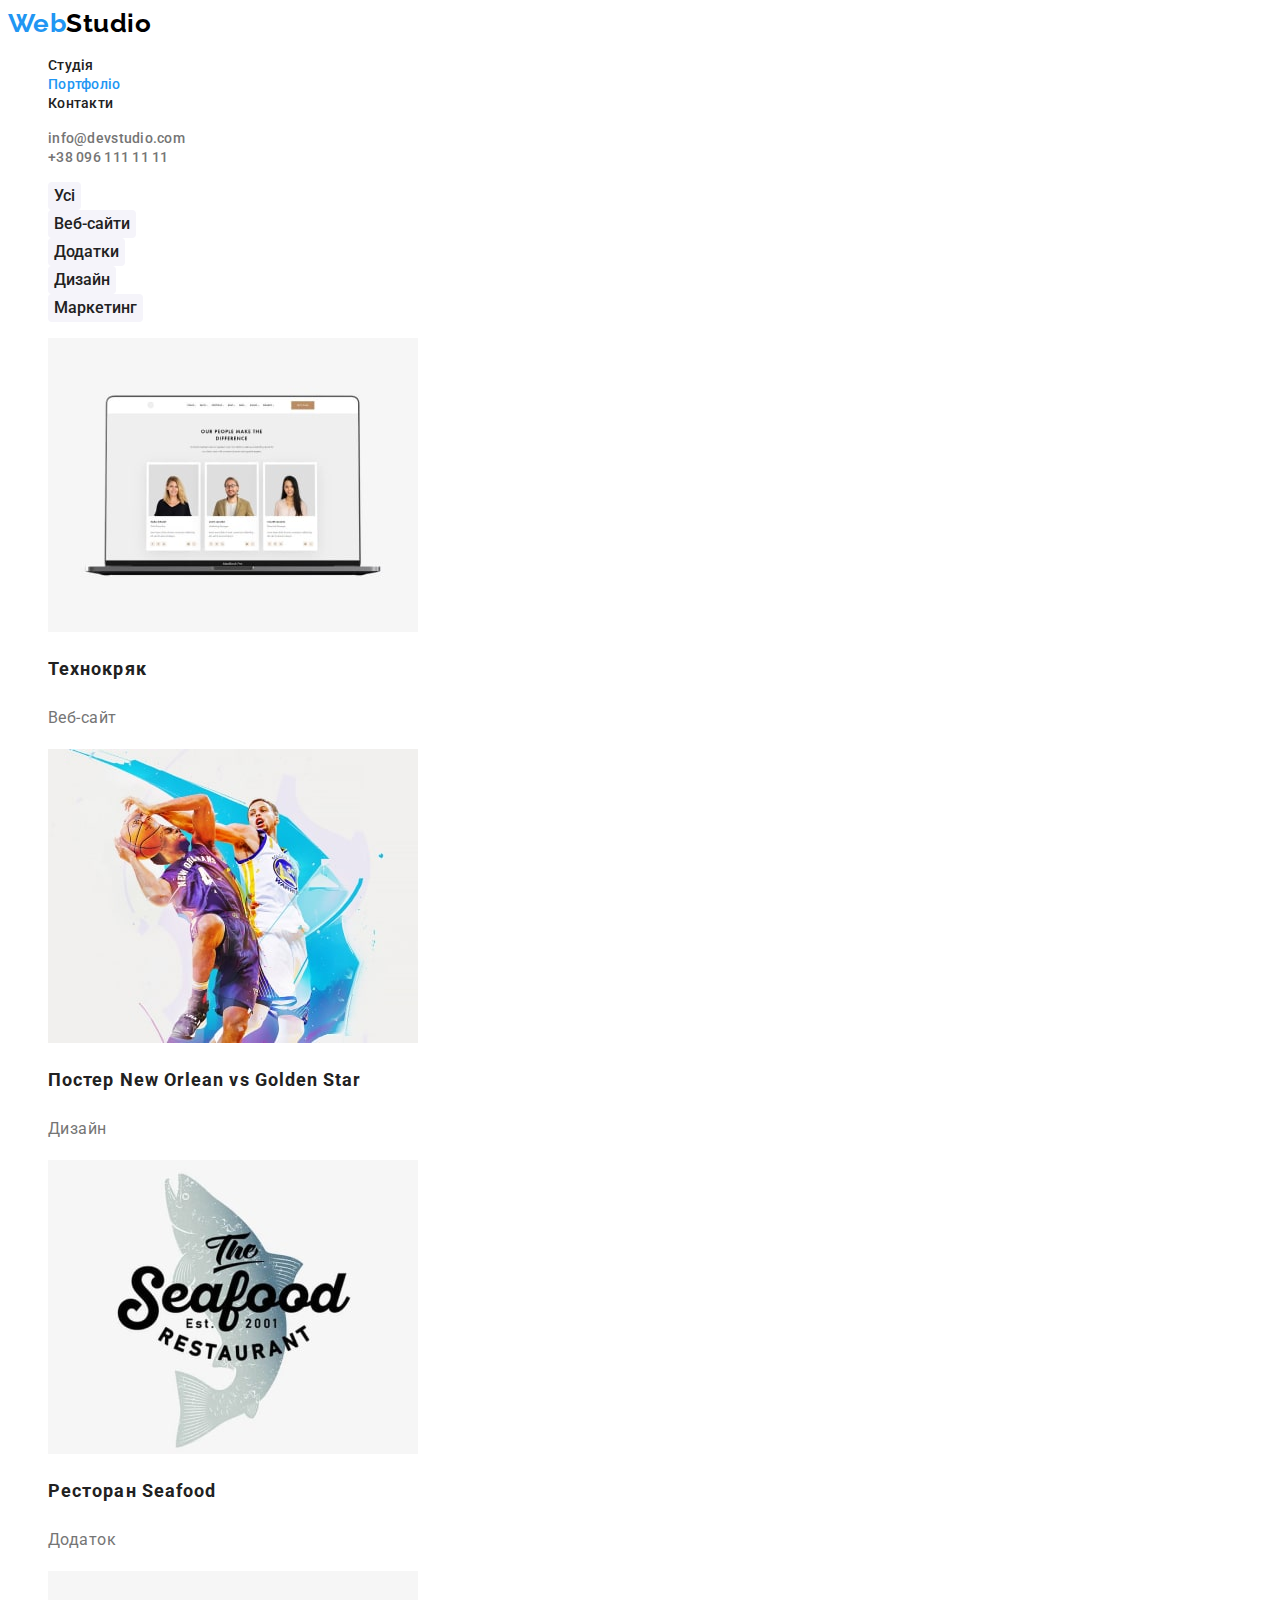
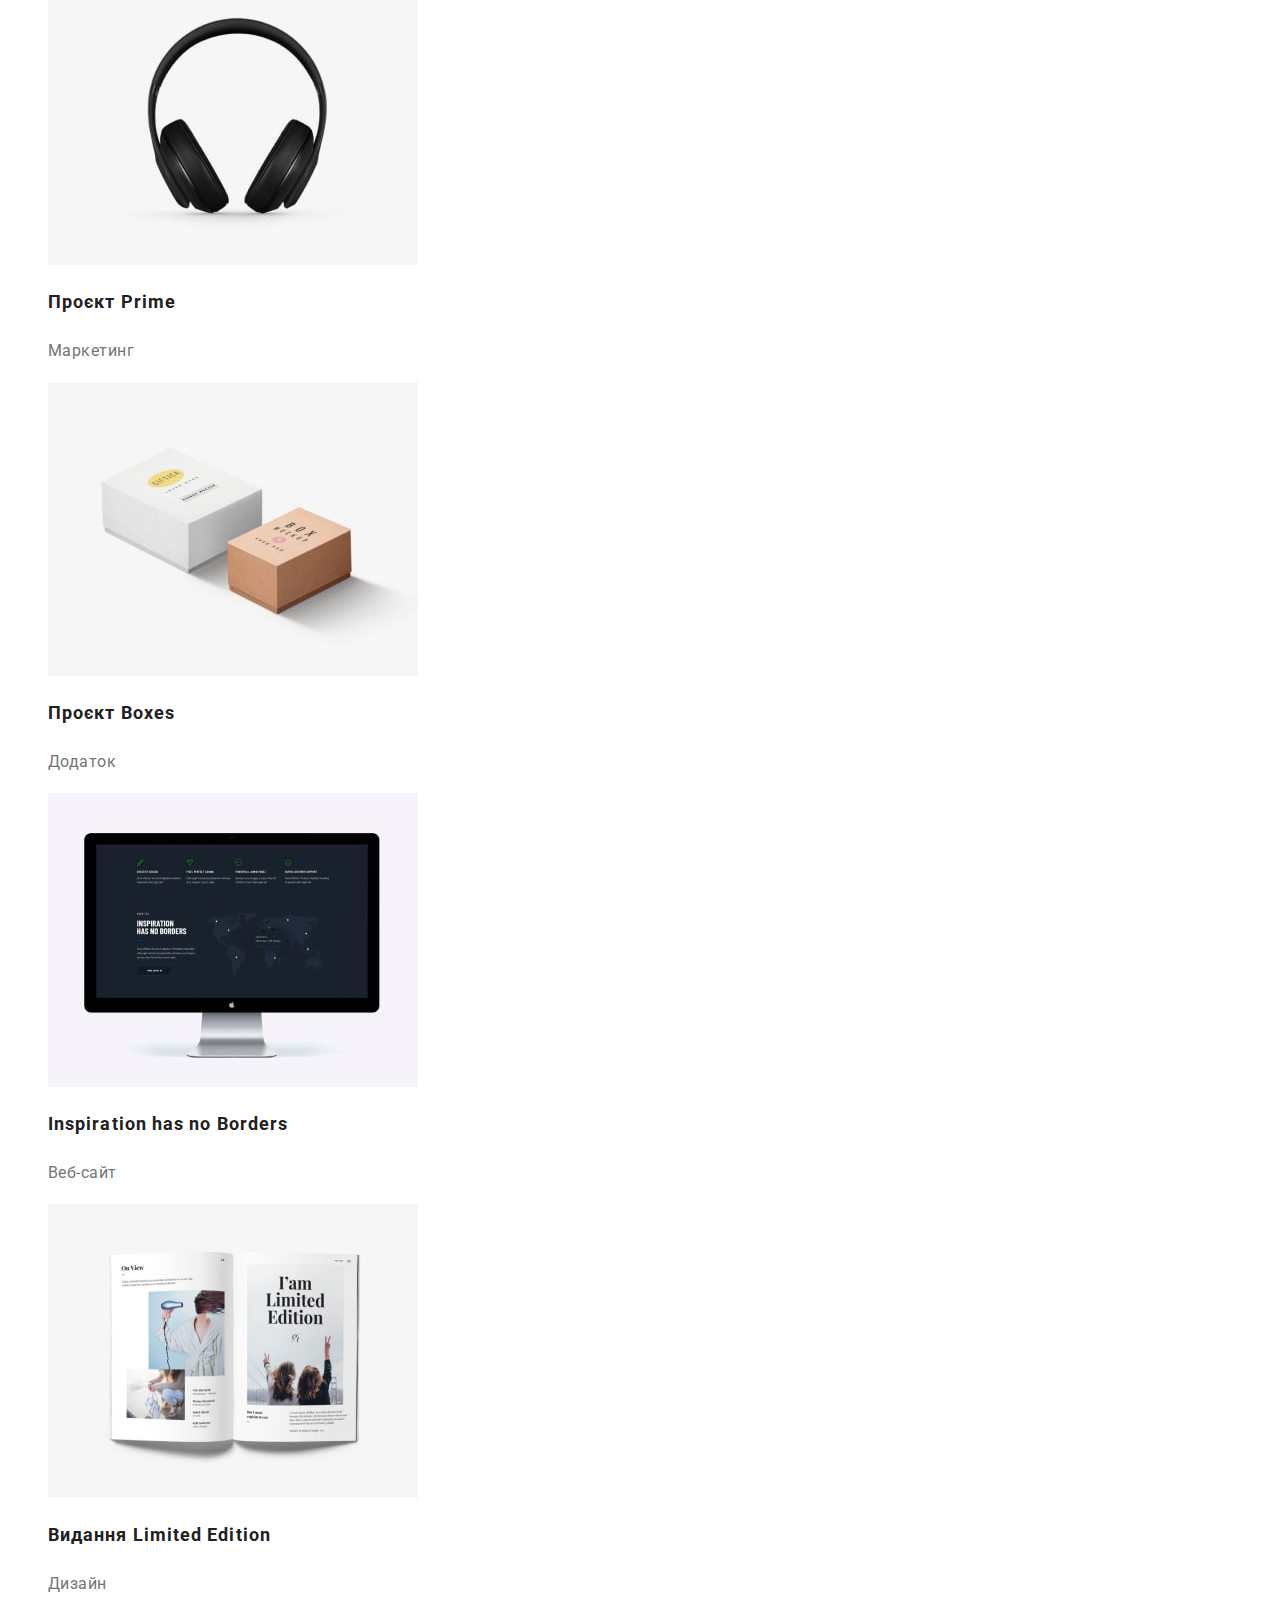
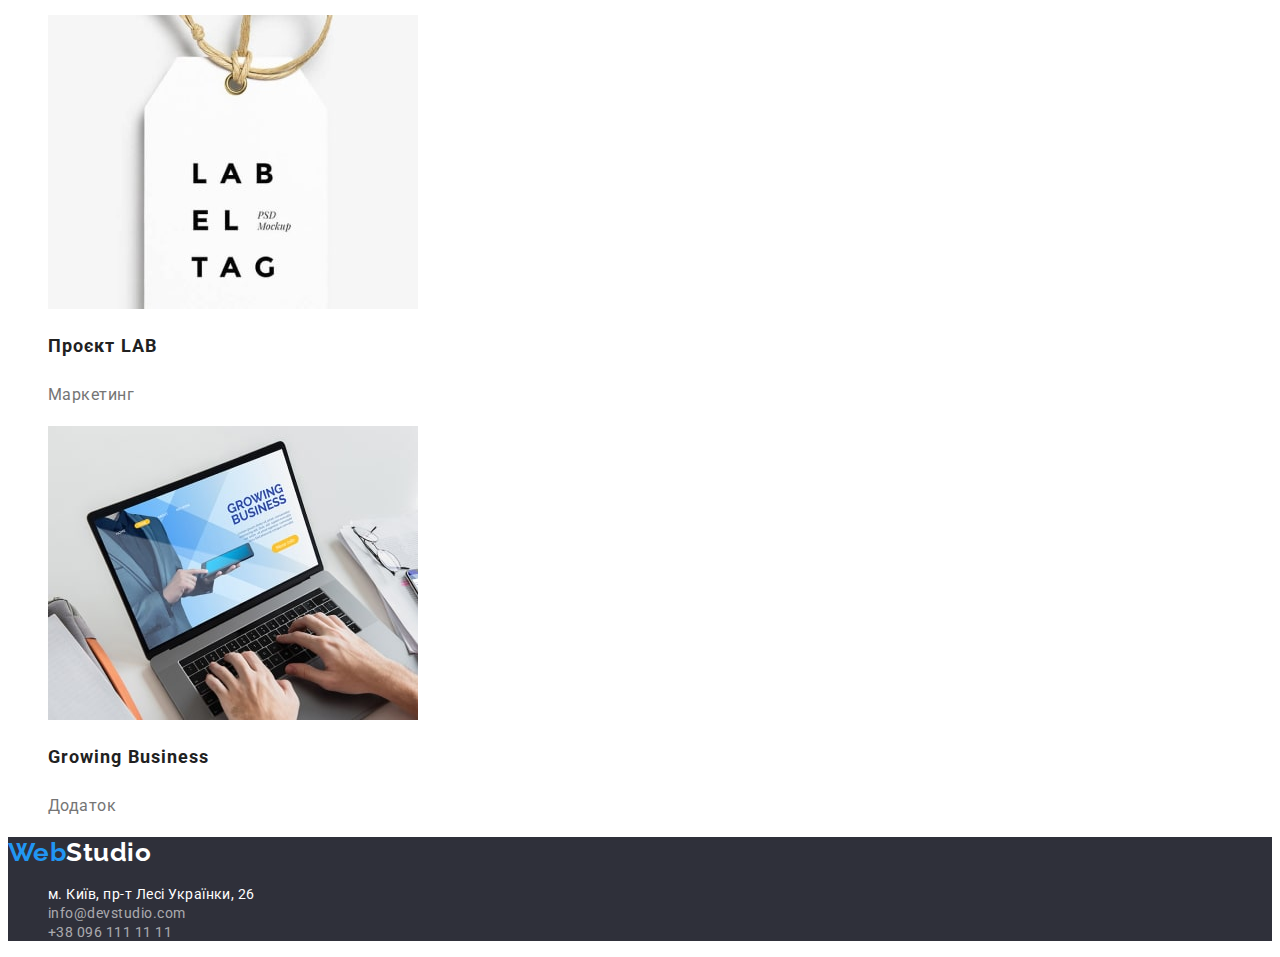
==== portfolio.html @ 03565a45 "Copied" ====
<!DOCTYPE html>
<html lang="uk">
<head>
    <meta charset="UTF-8">
    <meta http-equiv="X-UA-Compatible" content="IE=edge">
    <meta name="viewport" content="width=device-width, initial-scale=1.0">
    <title>Portfolio</title>
    <link rel="preconnect" href="https://fonts.googleapis.com">
    <link rel="preconnect" href="https://fonts.gstatic.com" crossorigin>
    <link href="https://fonts.googleapis.com/css2?family=Raleway:wght@700&family=Roboto:wght@400;500;700;900&display=swap"
        rel="stylesheet">
    <link rel="stylesheet" href="./css/styles.css"> 
</head>
<body>
    <!--Шапка сайта-->
    <header class="header">
        <nav class="header-nav">
            <a href="./index.html" class="logo-dark"> <span class="logo-blue">Web</span>Studio</a>
            <ul class="header-site-nav list">
                <li><a class="header-link" href="./index.html">Студія</a></li>
                <li><a class="header-link current" href="./portfolio.html">Портфоліо</a></li>
                <li><a class="header-link" href="#">Контакти</a></li>
            </ul>
        </nav>
        <ul class="header-info-nav list">
            <li><a class="header-info-link" href="mailto:info@devstudio.com">info@devstudio.com</a></li>
            <li><a class="header-info-link" href="tel:+380961111111">+38 096 111 11 11</a></li>
        </ul>
    </header>
    <!--Основний контент-->
    <main>
        <section>
            <h1 class="visually-hidden">Портфоліо</h1>
            <ul class="list">
                <li><button type="button" class="button-filter">Усі</button> </li>
                <li><button type="button" class="button-filter">Веб-сайти</button> </li>
                <li><button type="button" class="button-filter">Додатки</button> </li>
                <li><button type="button" class="button-filter">Дизайн</button></li>
                <li><button type="button" class="button-filter">Маркетинг</button> </li>
            </ul>
            <ul class="portfolio-list list">
                <li><a href="#" class="portfolio-list-link">
                    <img src="./images/portfolio-card1.jpg" alt="Відкритий сайт на ноутбуці" width="370">
                    <h2 class="title">Технокряк</h2>
                    <p>Веб-сайт</p>
                    </a>
                </li>
                <li><a href="#" class="portfolio-list-link">
                    <img src="./images/portfolio-card2.jpg" alt="Два баскетболісти з м'ячем" width="370">
                    <h2 class="title">Постер New Orlean vs Golden Star</h2>
                    <p>Дизайн</p>
                    </a>
                </li>
                <li><a href="#" class="portfolio-list-link">
                    <img src="./images/portfolio-card3.jpg" alt="Логотип ресторану" width="370">
                    <h2 class="title">Ресторан Seafood</h2>
                    <p>Додаток</p>
                    </a>
                </li>
                <li><a href="#" class="portfolio-list-link">
                    <img src="./images/portfolio-card4.jpg" alt="Безпровідні навушники" width="370">
                    <h2 class="title">Проєкт Prime</h2>
                    <p>Маркетинг</p>
                    </a>
                </li>
                <li><a href="#" class="portfolio-list-link">
                    <img src="./images/portfolio-card5.jpg" alt="Дві коробки" width="370">
                    <h2 class="title">Проєкт Boxes</h2>
                    <p>Додаток</p>
                    </a>
                </li>
                <li><a href="#" class="portfolio-list-link">
                    <img src="./images/portfolio-card6.jpg" alt="Монітор комп'ютера" width="370">
                    <h2 class="title">Inspiration has no Borders</h2>
                    <p>Веб-сайт</p>
                    </a>
                </li>
                <li><a href="#" class="portfolio-list-link">
                    <img src="./images/portfolio-card7.jpg" alt="Відкрита книга" width="370">
                    <h2 class="title">Видання Limited Edition</h2>
                    <p>Дизайн</p>
                    </a>
                </li>
                <li><a href="#" class="portfolio-list-link">
                    <img src="./images/portfolio-card8.jpg" alt="Бірка проекту" width="370">
                    <h2 class="title">Проєкт LAB</h2>
                    <p>Маркетинг</p>
                    </a>
                </li>
                <li><a href="#" class="portfolio-list-link">
                    <img src="./images/portfolio-card9.jpg" alt="Людина працює за ноутбуком" width="370">
                    <h2 class="title">Growing Business</h2>
                    <p>Додаток</p>
                    </a>
                </li>
            </ul>
        </section>
    </main>
    <!--Футер-->
    <footer class="footer">
        <a href="./index.html" class="logo-light"> <span class="logo-blue">Web</span>Studio</a>
        <address class="address">
            <ul class="list">
                <li><a href="https://goo.gl/maps/CPtrU1FHBa2aNyZL9" target="_blank" rel="noopener noreferrer nofollow"
                        class="address-link">м. Київ, пр-т Лесі Українки, 26</a></li>
                <li><a href="mailto:info@devstudio.com" class="footer-info">info@devstudio.com</a></li>
                <li><a href="tel:+380961111111" class="footer-info">+38 096 111 11 11</a></li>
            </ul>
        </address>
    </footer>
</body>
</html>
---- css/styles.css ----
:root {
    --title-text-color: #212121;
    --body-color: #757575;
    --logo-first-part: #2196F3;
    --logo-second-part-top: #000000;
    --logo-second-part-down: #FFFFFF;
    --header-link-color: #212121;
    --link-color-focus: #2196F3;
    --hader-info-link-color: #757575;
    --link-color: #2196F3;
    --footer-bg-color: #2F303A;
    --footer-info-color: rgba(255, 255, 255, 0.6) ;
    --footer-address-link: #FFFFFF;
    --bg-color: #FFFFFF;
    --hero-title-color: #FFFFFF;
    --hero-bg-color: #2F303A;
    --team-bg-color: #F5F4FA;
    --team-card-bg-color: #FFFFFF;
    --button-color: #FFFFFF;
    --button-bg-color: #2196F3;
    --buton-bg-color-focus: #188CE8;
    --button-filter-color: #212121;
    --button-filter-bg-color: #F5F4FA;
    --button-filter-focus: #FFFFFF;
}
body {
    background-color: var(--bg-color);
    color: var(--body-color);
    font-family: 'Roboto', sans-serif;
    letter-spacing: 0.03em;
}
.header {
    background-color: var(--bg-color);
}
.hero {
    background-color: var(--hero-bg-color);
}
.list {
    list-style-type: none;
}   
.logo-blue {
    color: var(--logo-first-part);
}
.logo-dark{
    color: var(--logo-second-part-top);
    text-decoration: none;
    font-family: 'Raleway', sans-serif;
    font-weight: 700;
    font-size: 26px;
    line-height: 1.19;
}
.logo-light {
    color: var(--logo-second-part-down);
    text-decoration: none;
    font-family: 'Raleway',
        sans-serif;
    font-weight: 700;
    font-size: 26px;
    line-height: 1.19;
}
.header-site-nav .header-link {
    color: var(--header-link-color);
}
.header-site-nav .header-link:hover,
.header-site-nav .header-link:focus {
    color: var(--link-color-focus);
}
.header-link,
.header-info-link{
    font-weight: 500;
    font-size: 14px;
    line-height: 1.14;
    letter-spacing: 0.02em;
    text-decoration: none;
}
.header-info-nav .header-info-link{
    color: var(--hader-info-link-color);
}
.header-info-nav .header-info-link:hover,
.header-info-nav .header-info-link:focus {
    color: var(--link-color-focus);
}

.header-site-nav .header-link.current {
    color: var(--link-color-focus);
}
.hero-title {
    color: var(--hero-title-color);
    text-align: center;
    text-transform: uppercase;
    font-weight: 900;
    font-size: 44px;
    line-height: 1.36;
    letter-spacing: 0.06em;
}
.feature-list .title {
    text-transform: uppercase;
    font-weight: 700;
    font-size: 14px;
    line-height: 1.14;    
}
.feature-list .text {
    font-weight: 400;
    font-size: 14px;
    line-height: 1.71;
}

.team {
    background-color: var(--team-bg-color);
}
.work-title {
    text-align: center;
    font-weight: 700;
    font-size: 36px;
    line-height: 1.17;
}
.team-title {
    font-weight: 700;
    font-size: 36px;
    line-height: 1.17;
    text-align: center;
}
.features-title, 
.work-title, 
.team-title {
    color: var(--title-text-color);
}
.visually-hidden {
    position: absolute;
    white-space: nowrap;
    width: 1px;
    height: 1px;
    overflow: hidden;
    border: 0;
    padding: 0;
    clip: rect(0 0 0 0);
    clip-path: inset(50%);
    margin: -1px;
}
.team-card {
    background-color: var(--team-card-bg-color);
}
.team-card .title {
    text-align: center;
    font-weight: 500;
    font-size: 16px;
    line-height: 1.19;
}
.team-position {
    text-align: center;
    font-size: 16px;
    line-height: 1.19;
}
.title {
    color: var(--title-text-color);
}
.button {
    color: var(--button-color);
    background-color: var(--button-bg-color);
    font-family: inherit; 
    font-weight: 700;
    font-size: 16px;
    line-height: 1.88;
    cursor: pointer;
    border: none;
    box-shadow: 0px 4px 4px rgba(0, 0, 0, 0.15);
    border-radius: 4px;
}
.button:hover,
.button:focus {
    background: var(--buton-bg-color-focus);
    box-shadow: 0px 4px 4px rgba(0, 0, 0, 0.15);
    border-radius: 4px;
}

.footer {
    background-color: var(--footer-bg-color);
}
.address {
    font-style: normal;
}
.address-link {
    color: var(--footer-address-link) ;
    text-decoration: none;
    font-weight: 400;
    font-size: 14px;
    line-height: 1.17;
}
.footer-info {
    color: var(--footer-info-color);
    text-decoration: none;
    font-weight: 400;
    font-size: 14px;
    line-height: 1.17;
}
.footer-info:hover,
.footer-info:focus {
    color: var(--link-color-focus);
}
/* Portfolio */
.button-filter {
    color: var(--button-filter-color) ;
    background-color: var(--button-filter-bg-color);
    font-family: inherit;
    font-weight: 500;
    font-size: 16px;
    line-height: 1.63;
    cursor: pointer;
    border-radius: 4px;
    border: none;
}
.button-filter:hover,
.button-filter:focus {
    color: var(--button-filter-focus);
    background-color: var(--link-color-focus);
}
.portfolio-list-link {
text-decoration: none;
}
.portfolio-list .title{
    font-weight: 700;
    font-size: 18px;
    line-height: 2;
    letter-spacing: 0.06em;
}
.portfolio-list p {
   color:var(--body-color);
    font-weight: 400;
    font-size: 16px;
    line-height: 1.88;
}
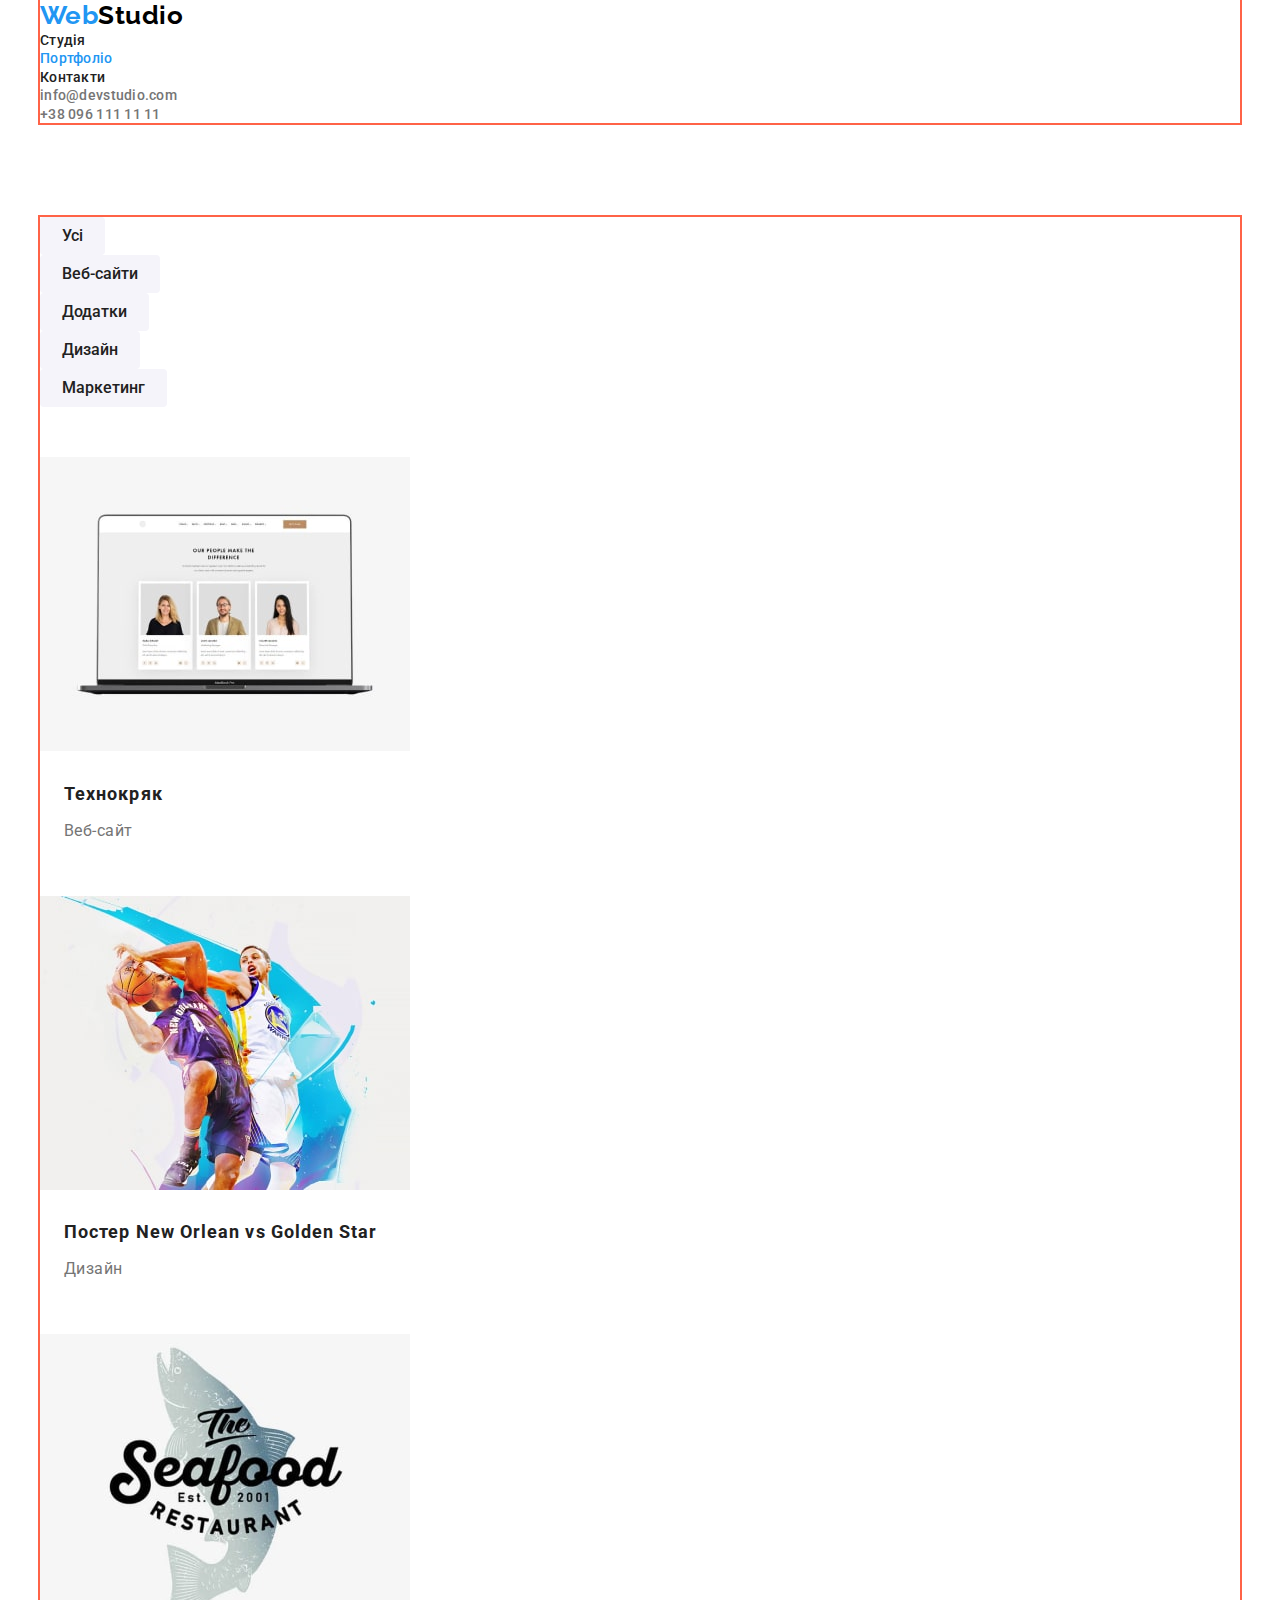
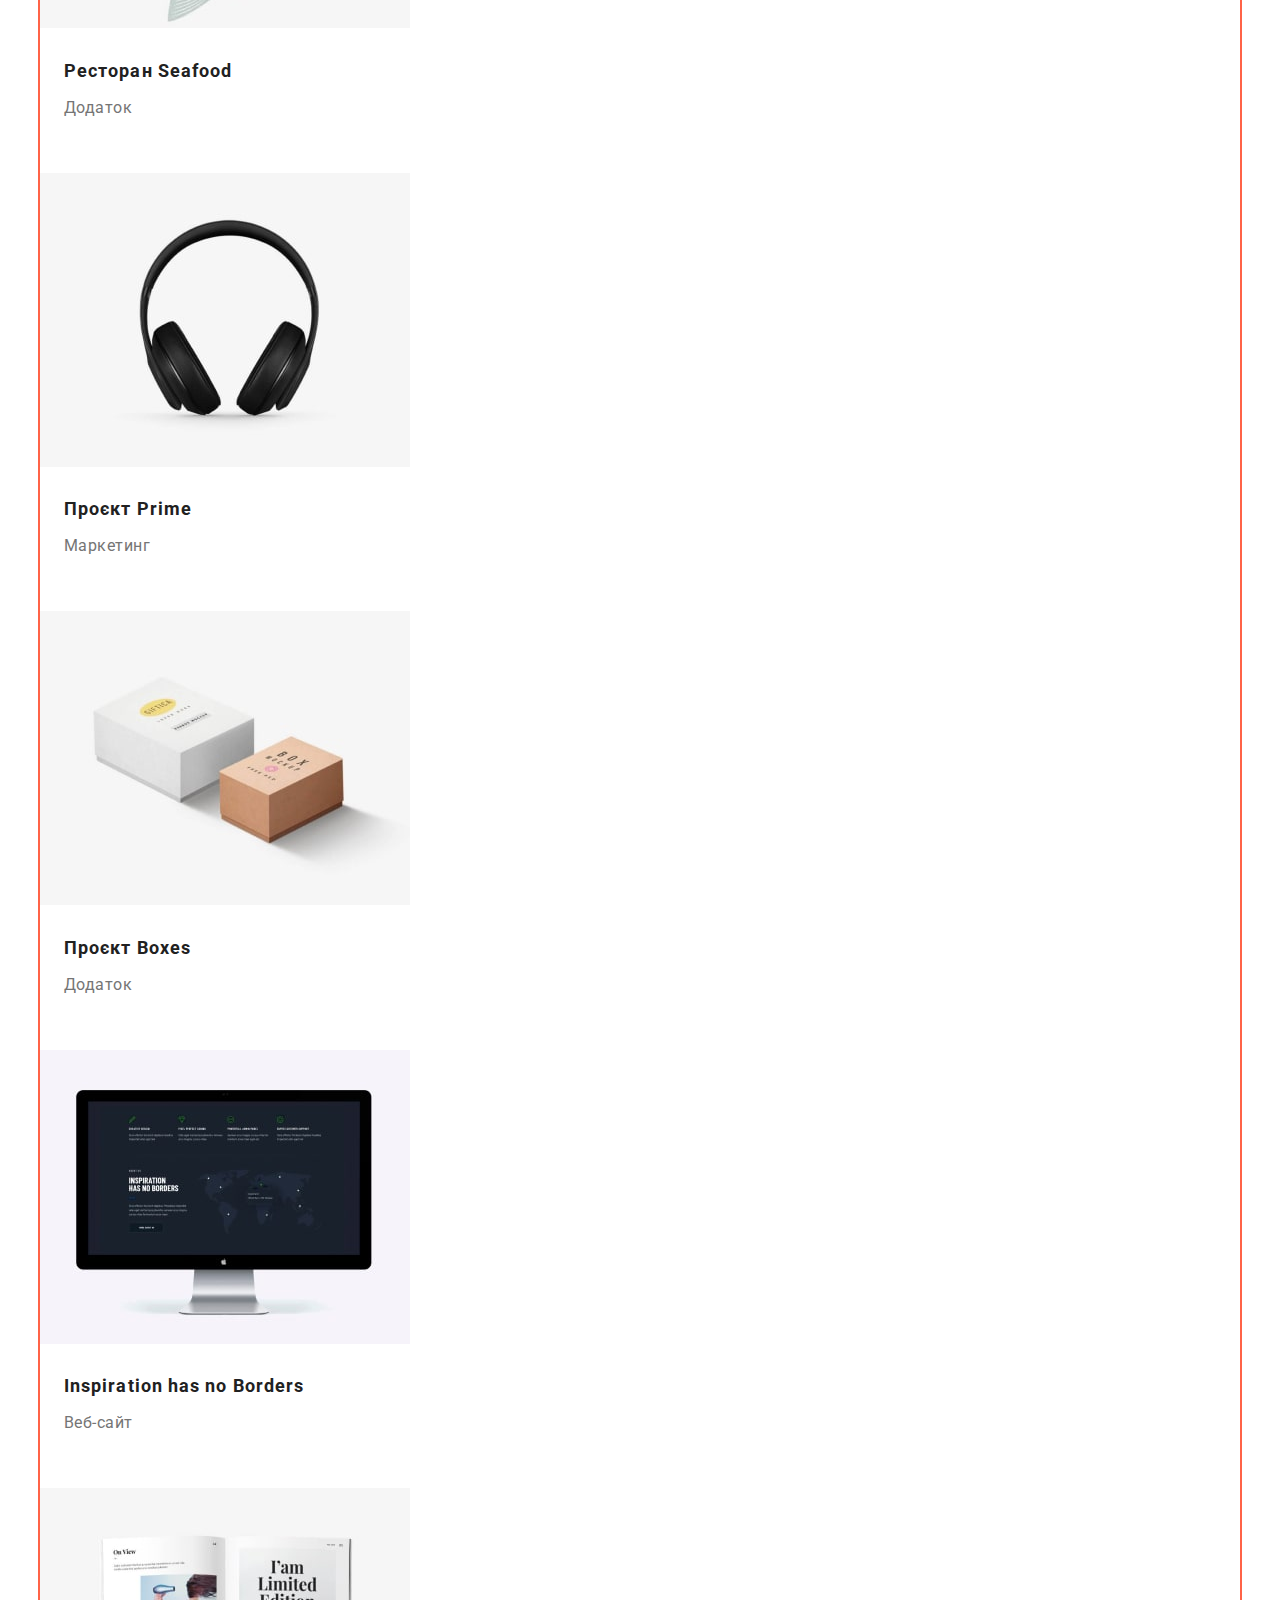
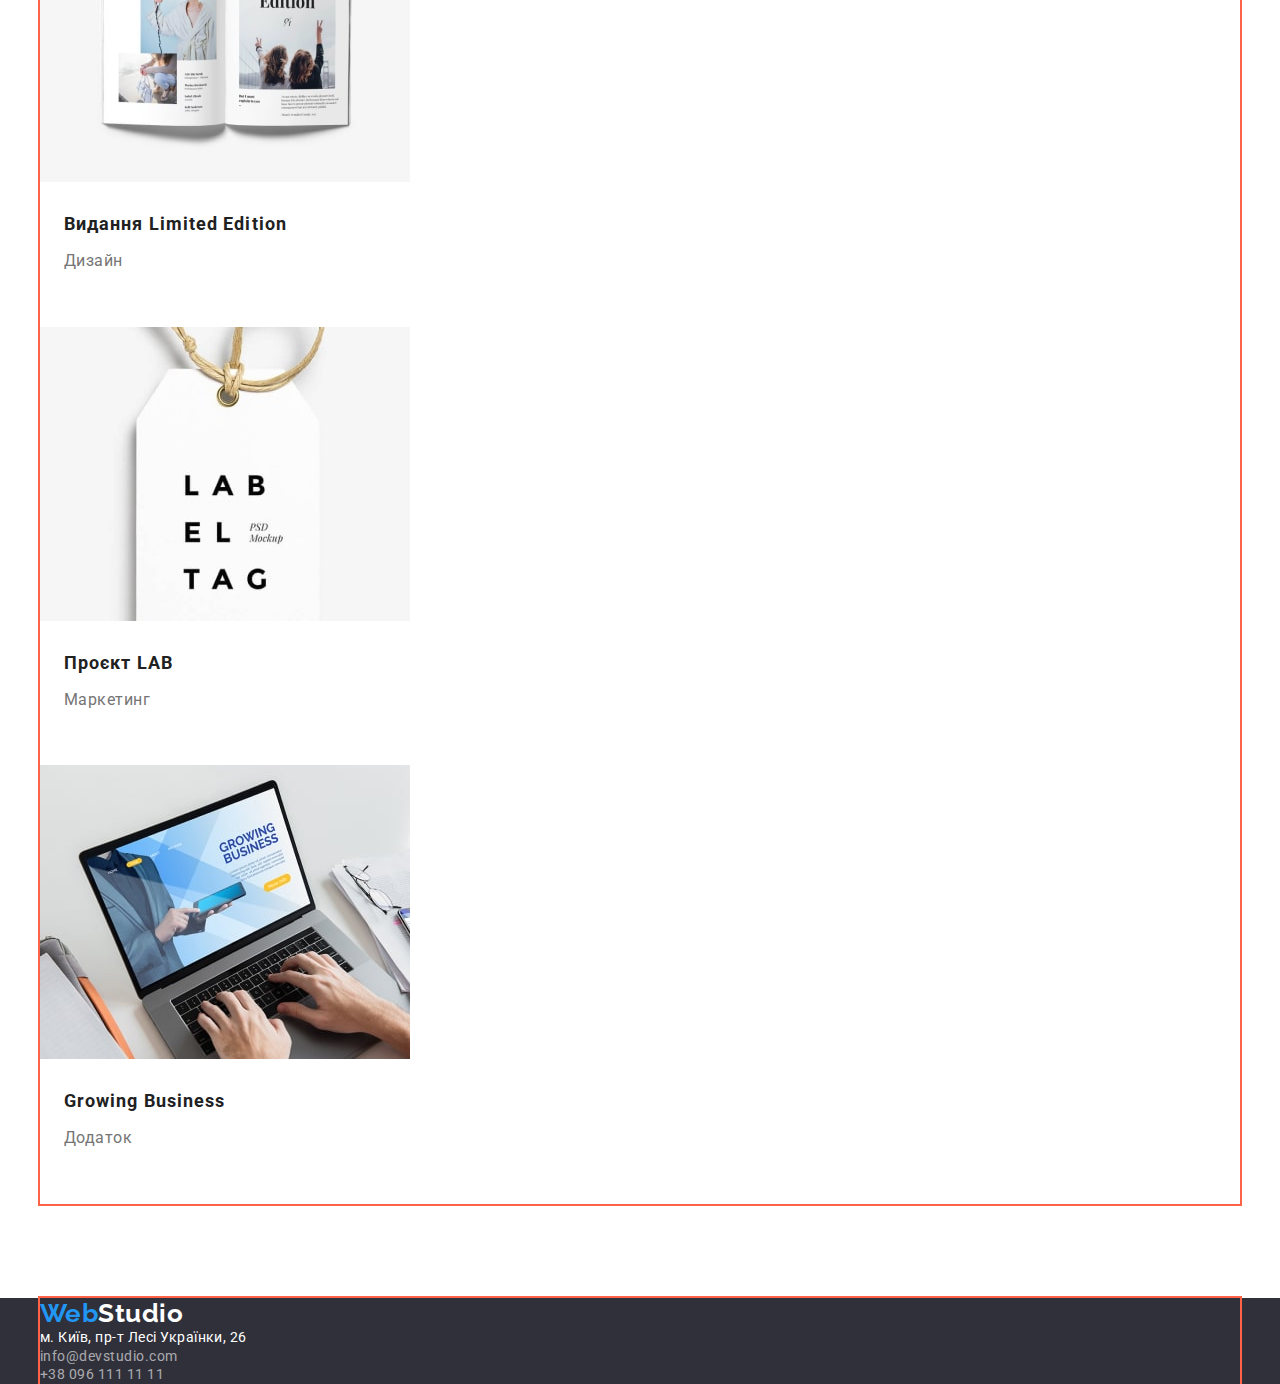
==== commit 9b6ca26e: "Update" ====
--- a/portfolio.html
+++ b/portfolio.html
@@ -9,11 +9,13 @@
     <link rel="preconnect" href="https://fonts.gstatic.com" crossorigin>
     <link href="https://fonts.googleapis.com/css2?family=Raleway:wght@700&family=Roboto:wght@400;500;700;900&display=swap"
         rel="stylesheet">
+    <link rel="stylesheet" href="https://cdnjs.cloudflare.com/ajax/libs/modern-normalize/1.1.0/modern-normalize.min.css">
     <link rel="stylesheet" href="./css/styles.css"> 
 </head>
 <body>
     <!--Шапка сайта-->
     <header class="header">
+        <div class="container">
         <nav class="header-nav">
             <a href="./index.html" class="logo-dark"> <span class="logo-blue">Web</span>Studio</a>
             <ul class="header-site-nav list">
@@ -26,10 +28,12 @@
             <li><a class="header-info-link" href="mailto:info@devstudio.com">info@devstudio.com</a></li>
             <li><a class="header-info-link" href="tel:+380961111111">+38 096 111 11 11</a></li>
         </ul>
+        </div>
     </header>
     <!--Основний контент-->
     <main>
-        <section>
+        <section class="section">
+            <div class="container">
             <h1 class="visually-hidden">Портфоліо</h1>
             <ul class="list">
                 <li><button type="button" class="button-filter">Усі</button> </li>
@@ -94,10 +98,12 @@
                     </a>
                 </li>
             </ul>
+            </div>
         </section>
     </main>
     <!--Футер-->
     <footer class="footer">
+        <div class="container">
         <a href="./index.html" class="logo-light"> <span class="logo-blue">Web</span>Studio</a>
         <address class="address">
             <ul class="list">
@@ -107,6 +113,7 @@
                 <li><a href="tel:+380961111111" class="footer-info">+38 096 111 11 11</a></li>
             </ul>
         </address>
+        </div>
     </footer>
 </body>
 </html>--- a/css/styles.css
+++ b/css/styles.css
@@ -29,13 +29,30 @@
     font-family: 'Roboto', sans-serif;
     letter-spacing: 0.03em;
 }
+h2, h3, p{
+    margin-top: 0;
+    margin-bottom: 0;
+}
+.container {
+    margin-left: auto;
+    margin-right: auto;
+    width: 1200px;
+    outline: 2px solid tomato;
+}
+.section {
+    padding-top: 94px;
+    padding-bottom: 94px;
+}
 .header {
     background-color: var(--bg-color);
 }
 .hero {
     background-color: var(--hero-bg-color);
+    text-align: center;
 }
 .list {
+    margin: 0;
+    padding: 0;
     list-style-type: none;
 }   
 .logo-blue {
@@ -86,18 +103,40 @@
 }
 .hero-title {
     color: var(--hero-title-color);
-    text-align: center;
     text-transform: uppercase;
     font-weight: 900;
     font-size: 44px;
     line-height: 1.36;
     letter-spacing: 0.06em;
+    margin-top: 0;
+    margin-bottom: 30px;
+}
+.button {
+    color: var(--button-color);
+    background-color: var(--button-bg-color);
+    font-family: inherit;
+    font-weight: 700;
+    font-size: 16px;
+    line-height: 1.88;
+    cursor: pointer;
+    border: none;
+    box-shadow: 0px 4px 4px rgba(0, 0, 0, 0.15);
+    border-radius: 4px;
+    padding: 10px 32px;
+    width: 216px;
+}
+.button:hover,
+.button:focus {
+    background: var(--buton-bg-color-focus);
+    box-shadow: 0px 4px 4px rgba(0, 0, 0, 0.15);
+    border-radius: 4px;
 }
 .feature-list .title {
     text-transform: uppercase;
     font-weight: 700;
     font-size: 14px;
-    line-height: 1.14;    
+    line-height: 1.14; 
+    margin-bottom: 10px;   
 }
 .feature-list .text {
     font-weight: 400;
@@ -124,6 +163,7 @@
 .work-title, 
 .team-title {
     color: var(--title-text-color);
+    margin-bottom: 50px;
 }
 .visually-hidden {
     position: absolute;
@@ -139,39 +179,26 @@
 }
 .team-card {
     background-color: var(--team-card-bg-color);
+    padding-bottom: 30px;
 }
 .team-card .title {
     text-align: center;
     font-weight: 500;
     font-size: 16px;
     line-height: 1.19;
+    margin-top: 30px;
 }
 .team-position {
     text-align: center;
     font-size: 16px;
     line-height: 1.19;
+    margin-top: 10px;
+    
 }
 .title {
     color: var(--title-text-color);
 }
-.button {
-    color: var(--button-color);
-    background-color: var(--button-bg-color);
-    font-family: inherit; 
-    font-weight: 700;
-    font-size: 16px;
-    line-height: 1.88;
-    cursor: pointer;
-    border: none;
-    box-shadow: 0px 4px 4px rgba(0, 0, 0, 0.15);
-    border-radius: 4px;
-}
-.button:hover,
-.button:focus {
-    background: var(--buton-bg-color-focus);
-    box-shadow: 0px 4px 4px rgba(0, 0, 0, 0.15);
-    border-radius: 4px;
-}
+
 
 .footer {
     background-color: var(--footer-bg-color);
@@ -208,24 +235,34 @@
     cursor: pointer;
     border-radius: 4px;
     border: none;
+    padding: 6px 22px;
 }
 .button-filter:hover,
 .button-filter:focus {
     color: var(--button-filter-focus);
     background-color: var(--link-color-focus);
 }
+.portfolio-list {
+    margin-top: 50px;
+}
 .portfolio-list-link {
-text-decoration: none;
+    text-decoration: none;
+    display: inline-block;
+    margin-bottom: 30px;
 }
 .portfolio-list .title{
     font-weight: 700;
     font-size: 18px;
     line-height: 2;
     letter-spacing: 0.06em;
+    margin-top: 20px;
+    margin-left: 24px;
+    margin-right: 24px;
 }
 .portfolio-list p {
    color:var(--body-color);
     font-weight: 400;
     font-size: 16px;
     line-height: 1.88;
+    margin: 4px 24px 20px;
 }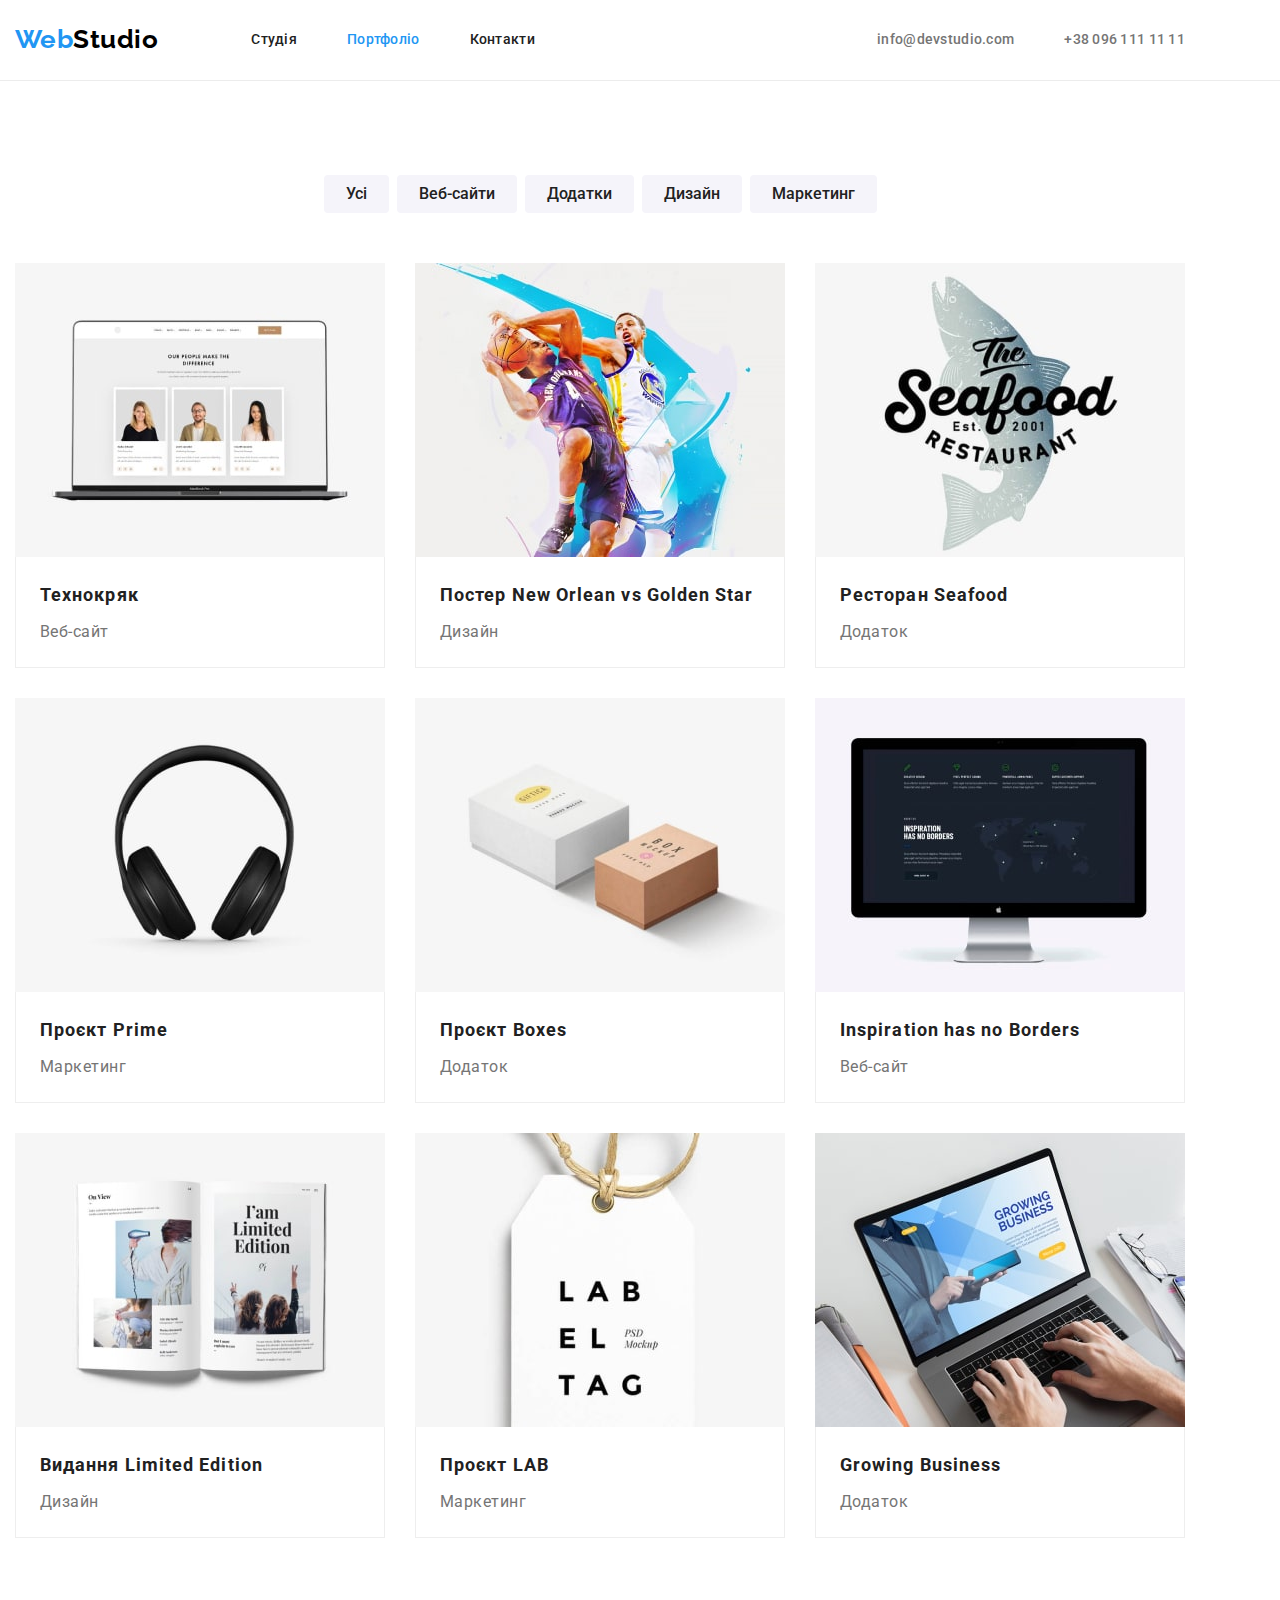
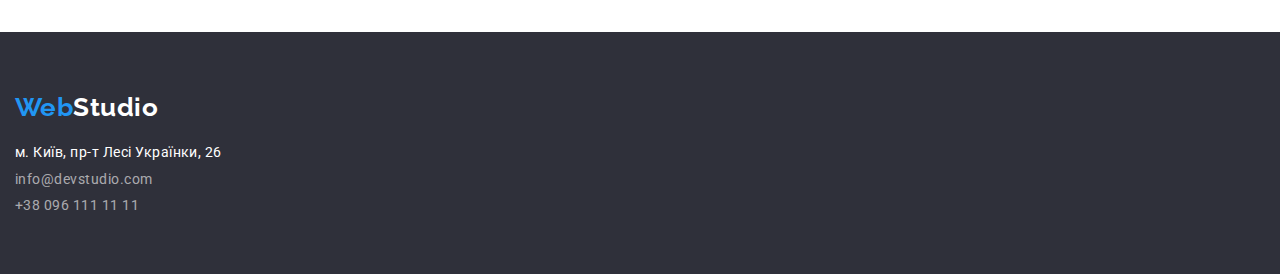
==== commit 5a00a0c8: "Update" ====
--- a/portfolio.html
+++ b/portfolio.html
@@ -15,19 +15,19 @@
 <body>
     <!--Шапка сайта-->
     <header class="header">
-        <div class="container">
-        <nav class="header-nav">
-            <a href="./index.html" class="logo-dark"> <span class="logo-blue">Web</span>Studio</a>
-            <ul class="header-site-nav list">
-                <li><a class="header-link" href="./index.html">Студія</a></li>
-                <li><a class="header-link current" href="./portfolio.html">Портфоліо</a></li>
-                <li><a class="header-link" href="#">Контакти</a></li>
+        <div class="container main-nav">
+            <nav class="header-nav">
+                <a href="./index.html" class="logo-dark"> <span class="logo-blue">Web</span>Studio</a>
+                <ul class="header-site-nav list">
+                    <li class="item"><a class="header-link" href="./index.html">Студія</a></li>
+                    <li class="item"><a class="header-link current" href="./portfolio.html">Портфоліо</a></li>
+                    <li class="item"><a class="header-link" href="#">Контакти</a></li>
+                </ul>
+            </nav>
+            <ul class="header-info-nav list">
+                <li class="item"><a class="header-info-link" href="mailto:info@devstudio.com">info@devstudio.com</a></li>
+                <li class="item"><a class="header-info-link" href="tel:+380961111111">+38 096 111 11 11</a></li>
             </ul>
-        </nav>
-        <ul class="header-info-nav list">
-            <li><a class="header-info-link" href="mailto:info@devstudio.com">info@devstudio.com</a></li>
-            <li><a class="header-info-link" href="tel:+380961111111">+38 096 111 11 11</a></li>
-        </ul>
         </div>
     </header>
     <!--Основний контент-->
@@ -35,66 +35,84 @@
         <section class="section">
             <div class="container">
             <h1 class="visually-hidden">Портфоліо</h1>
-            <ul class="list">
-                <li><button type="button" class="button-filter">Усі</button> </li>
-                <li><button type="button" class="button-filter">Веб-сайти</button> </li>
-                <li><button type="button" class="button-filter">Додатки</button> </li>
-                <li><button type="button" class="button-filter">Дизайн</button></li>
-                <li><button type="button" class="button-filter">Маркетинг</button> </li>
+            <ul class="list filter-list">
+                <li class="item"><button type="button" class="button-filter">Усі</button> </li>
+                <li class="item"><button type="button" class="button-filter">Веб-сайти</button> </li>
+                <li class="item"><button type="button" class="button-filter">Додатки</button> </li>
+                <li class="item"><button type="button" class="button-filter">Дизайн</button></li>
+                <li class="item"><button type="button" class="button-filter">Маркетинг</button> </li>
             </ul>
             <ul class="portfolio-list list">
-                <li><a href="#" class="portfolio-list-link">
+                <li class="item"><a href="#" class="portfolio-list-link">
                     <img src="./images/portfolio-card1.jpg" alt="Відкритий сайт на ноутбуці" width="370">
+                    <div class="portfolio-card-border">
                     <h2 class="title">Технокряк</h2>
                     <p>Веб-сайт</p>
+                    </div>
                     </a>
                 </li>
-                <li><a href="#" class="portfolio-list-link">
+                <li class="item"><a href="#" class="portfolio-list-link">
                     <img src="./images/portfolio-card2.jpg" alt="Два баскетболісти з м'ячем" width="370">
+                    <div class="portfolio-card-border">
                     <h2 class="title">Постер New Orlean vs Golden Star</h2>
                     <p>Дизайн</p>
+                    </div>
                     </a>
                 </li>
-                <li><a href="#" class="portfolio-list-link">
+                <li class="item"><a href="#" class="portfolio-list-link">
                     <img src="./images/portfolio-card3.jpg" alt="Логотип ресторану" width="370">
+                    <div class="portfolio-card-border">
                     <h2 class="title">Ресторан Seafood</h2>
                     <p>Додаток</p>
+                    </div>
                     </a>
                 </li>
-                <li><a href="#" class="portfolio-list-link">
+                <li class="item"><a href="#" class="portfolio-list-link">
                     <img src="./images/portfolio-card4.jpg" alt="Безпровідні навушники" width="370">
+                    <div class="portfolio-card-border">
                     <h2 class="title">Проєкт Prime</h2>
                     <p>Маркетинг</p>
+                    </div>
                     </a>
                 </li>
-                <li><a href="#" class="portfolio-list-link">
+                <li class="item"><a href="#" class="portfolio-list-link">
                     <img src="./images/portfolio-card5.jpg" alt="Дві коробки" width="370">
+                    <div class="portfolio-card-border">
                     <h2 class="title">Проєкт Boxes</h2>
                     <p>Додаток</p>
+                    </div>
                     </a>
                 </li>
-                <li><a href="#" class="portfolio-list-link">
+                <li class="item"><a href="#" class="portfolio-list-link">
                     <img src="./images/portfolio-card6.jpg" alt="Монітор комп'ютера" width="370">
+                    <div class="portfolio-card-border">
                     <h2 class="title">Inspiration has no Borders</h2>
                     <p>Веб-сайт</p>
+                    </div>
                     </a>
                 </li>
-                <li><a href="#" class="portfolio-list-link">
+                <li class="item"><a href="#" class="portfolio-list-link">
                     <img src="./images/portfolio-card7.jpg" alt="Відкрита книга" width="370">
+                    <div class="portfolio-card-border">
                     <h2 class="title">Видання Limited Edition</h2>
                     <p>Дизайн</p>
+                    </div>
                     </a>
                 </li>
-                <li><a href="#" class="portfolio-list-link">
+                <li class="item"><a href="#" class="portfolio-list-link">
                     <img src="./images/portfolio-card8.jpg" alt="Бірка проекту" width="370">
+                    <div class="portfolio-card-border">
                     <h2 class="title">Проєкт LAB</h2>
                     <p>Маркетинг</p>
+                    </div>
                     </a>
                 </li>
-                <li><a href="#" class="portfolio-list-link">
+                <li class="item"><a href="#" class="portfolio-list-link">
                     <img src="./images/portfolio-card9.jpg" alt="Людина працює за ноутбуком" width="370">
+                    <div class="portfolio-card-border">
                     <h2 class="title">Growing Business</h2>
                     <p>Додаток</p>
+                    </div>
                     </a>
                 </li>
             </ul>
--- a/css/styles.css
+++ b/css/styles.css
@@ -6,7 +6,8 @@
     --logo-second-part-down: #FFFFFF;
     --header-link-color: #212121;
     --link-color-focus: #2196F3;
-    --hader-info-link-color: #757575;
+    --header-info-link-color: #757575;
+    --header-border: #ECECEC;
     --link-color: #2196F3;
     --footer-bg-color: #2F303A;
     --footer-info-color: rgba(255, 255, 255, 0.6) ;
@@ -22,6 +23,10 @@
     --button-filter-color: #212121;
     --button-filter-bg-color: #F5F4FA;
     --button-filter-focus: #FFFFFF;
+    --portfolio-card-border: #EEEEEE;
+}
+* {
+    box-sizing: border-box;
 }
 body {
     background-color: var(--bg-color);
@@ -33,11 +38,14 @@
     margin-top: 0;
     margin-bottom: 0;
 }
+img {
+    display: block;
+}
 .container {
-    margin-left: auto;
-    margin-right: auto;
+    padding-left: 15px;
+    padding-right: 15px;
     width: 1200px;
-    outline: 2px solid tomato;
+    /* outline: 2px solid tomato; */
 }
 .section {
     padding-top: 94px;
@@ -45,10 +53,16 @@
 }
 .header {
     background-color: var(--bg-color);
+    padding-top: 24px;
+    padding-bottom: 25px;  
+    align-items: center;
+    border-bottom: 1px solid var(--header-border);
 }
 .hero {
     background-color: var(--hero-bg-color);
     text-align: center;
+    padding-top: 200px;
+    padding-bottom: 200px;
 }
 .list {
     margin: 0;
@@ -69,14 +83,30 @@
 .logo-light {
     color: var(--logo-second-part-down);
     text-decoration: none;
-    font-family: 'Raleway',
-        sans-serif;
+    font-family: 'Raleway',sans-serif;
     font-weight: 700;
     font-size: 26px;
     line-height: 1.19;
 }
+.main-nav {
+    display: flex;
+    align-items: center;
+}
+.header-nav {
+    display: flex;
+    align-items: center;
+}
+.header-site-nav {
+    display: flex;
+    margin-left: 93px;
+}
+.header-site-nav .item:not(:last-child){
+    margin-right: 50px;
+}
+
 .header-site-nav .header-link {
     color: var(--header-link-color);
+    
 }
 .header-site-nav .header-link:hover,
 .header-site-nav .header-link:focus {
@@ -89,9 +119,20 @@
     line-height: 1.14;
     letter-spacing: 0.02em;
     text-decoration: none;
+
+    /* display: block;
+    margin-top: 32px;
+    margin-left: 32px; */
+}
+.header-info-nav {
+    display: flex;
+    margin-left: auto;
+}
+.header-info-nav .item:not(:first-child) {
+    margin-left: 50px;
 }
 .header-info-nav .header-info-link{
-    color: var(--hader-info-link-color);
+    color: var(--header-info-link-color);
 }
 .header-info-nav .header-info-link:hover,
 .header-info-nav .header-info-link:focus {
@@ -131,6 +172,19 @@
     box-shadow: 0px 4px 4px rgba(0, 0, 0, 0.15);
     border-radius: 4px;
 }
+.features {
+    margin-bottom: -94px;
+}
+.feature-list {
+    display: flex;
+}
+.feature-list .item {
+    width: 270px;
+    margin-right: 30px;
+}
+.feature-list .item:nth-child(4n) {
+    margin-right: 0;
+}
 .feature-list .title {
     text-transform: uppercase;
     font-weight: 700;
@@ -143,15 +197,26 @@
     font-size: 14px;
     line-height: 1.71;
 }
-
 .team {
     background-color: var(--team-bg-color);
 }
+.work-list {
+    display: flex;
+}
+.work-list>.item:not(:nth-child(3n)){
+    margin-right: 30px;
+}
 .work-title {
     text-align: center;
     font-weight: 700;
     font-size: 36px;
     line-height: 1.17;
+}
+.team-list{
+    display: flex;
+}
+.team-list>.team-card:not(:nth-child(4n)) {
+    margin-right: 30px;
 }
 .team-title {
     font-weight: 700;
@@ -180,6 +245,10 @@
 .team-card {
     background-color: var(--team-card-bg-color);
     padding-bottom: 30px;
+    display: block;
+    width: 270px;
+    box-shadow: 0px 1px 3px rgba(0, 0, 0, 0.12), 0px 1px 1px rgba(0, 0, 0, 0.14), 0px 2px 1px rgba(0, 0, 0, 0.2);
+    border-radius: 0px 0px 4px 4px;
 }
 .team-card .title {
     text-align: center;
@@ -202,9 +271,12 @@
 
 .footer {
     background-color: var(--footer-bg-color);
+    padding-top: 60px;
+    padding-bottom: 60px;
 }
 .address {
     font-style: normal;
+    margin-top: 20px;
 }
 .address-link {
     color: var(--footer-address-link) ;
@@ -219,12 +291,21 @@
     font-weight: 400;
     font-size: 14px;
     line-height: 1.17;
+    margin-top: 9px;
+    display: inline-block;
 }
 .footer-info:hover,
 .footer-info:focus {
     color: var(--link-color-focus);
 }
 /* Portfolio */
+.filter-list {
+    display: flex;
+    justify-content:center;
+}
+.filter-list .item:not(:nth-last-child(-n + 1)) {
+    margin-right: 8px;
+}
 .button-filter {
     color: var(--button-filter-color) ;
     background-color: var(--button-filter-bg-color);
@@ -244,18 +325,29 @@
 }
 .portfolio-list {
     margin-top: 50px;
+    display: flex;
+    flex-wrap: wrap;
+}
+.portfolio-list .item {
+    width: 370px;
+    margin-right: 30px;
+    margin-bottom: 30px;
+}
+.portfolio-list .item:nth-child(3n) {
+    margin-right: 0;
+} 
+.portfolio-list .item:nth-last-child(-n + 3) {
+    margin-bottom: 0;
 }
 .portfolio-list-link {
     text-decoration: none;
     display: inline-block;
-    margin-bottom: 30px;
 }
 .portfolio-list .title{
     font-weight: 700;
     font-size: 18px;
     line-height: 2;
     letter-spacing: 0.06em;
-    margin-top: 20px;
     margin-left: 24px;
     margin-right: 24px;
 }
@@ -265,4 +357,11 @@
     font-size: 16px;
     line-height: 1.88;
     margin: 4px 24px 20px;
+}
+.portfolio-card-border {
+    width: 370px;
+    padding-top: 20px;
+    border-left: 1px solid var(--portfolio-card-border);
+    border-bottom: 1px solid var(--portfolio-card-border);
+    border-right: 1px solid var(--portfolio-card-border); 
 }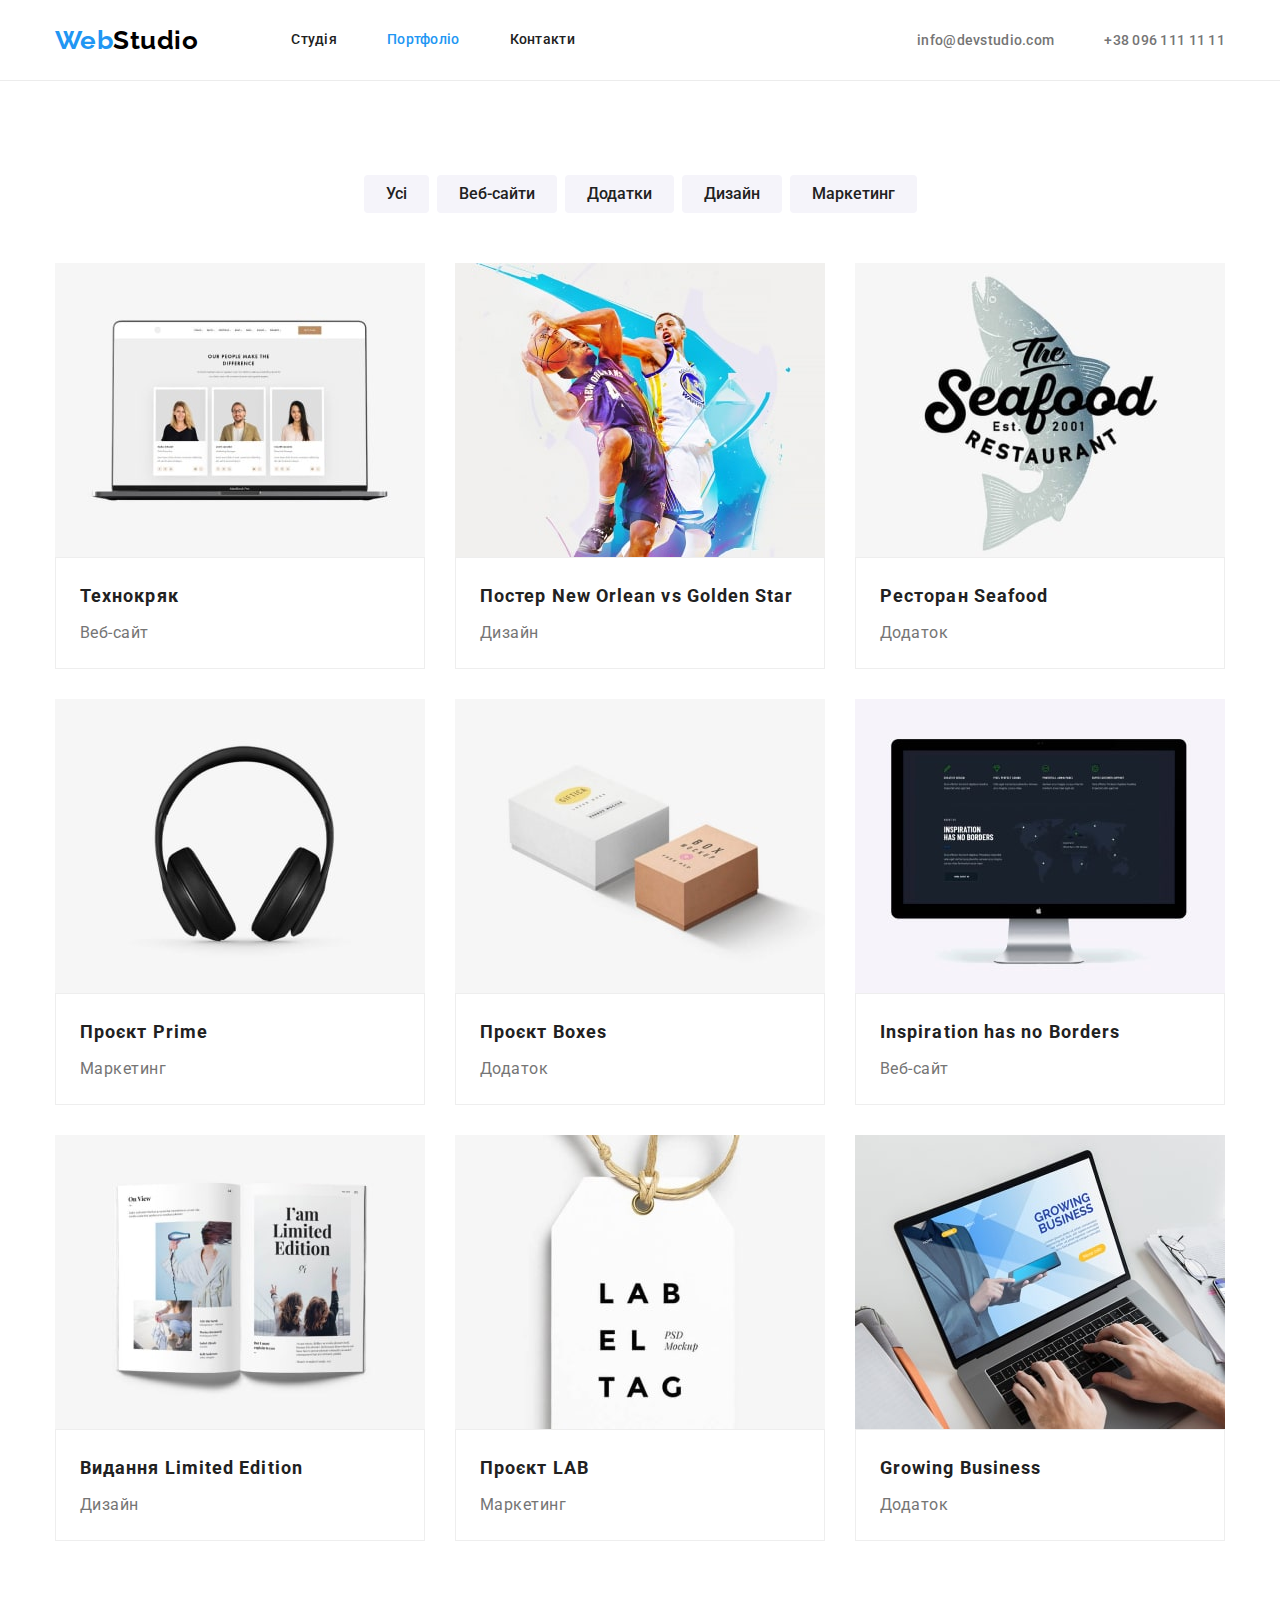
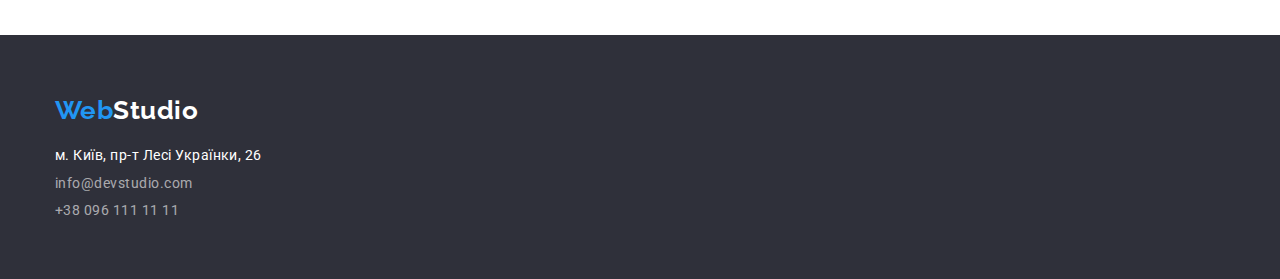
==== commit c3c1a855: "Update" ====
--- a/portfolio.html
+++ b/portfolio.html
@@ -125,10 +125,9 @@
         <a href="./index.html" class="logo-light"> <span class="logo-blue">Web</span>Studio</a>
         <address class="address">
             <ul class="list">
-                <li><a href="https://goo.gl/maps/CPtrU1FHBa2aNyZL9" target="_blank" rel="noopener noreferrer nofollow"
-                        class="address-link">м. Київ, пр-т Лесі Українки, 26</a></li>
-                <li><a href="mailto:info@devstudio.com" class="footer-info">info@devstudio.com</a></li>
-                <li><a href="tel:+380961111111" class="footer-info">+38 096 111 11 11</a></li>
+                <li class="item"><a href="https://goo.gl/maps/CPtrU1FHBa2aNyZL9" target="_blank" rel="noopener noreferrer nofollow" class="address-link">м. Київ, пр-т Лесі Українки, 26</a></li>
+                <li class="item"><a href="mailto:info@devstudio.com" class="footer-info">info@devstudio.com</a></li>
+                <li class="item"><a href="tel:+380961111111" class="footer-info">+38 096 111 11 11</a></li>
             </ul>
         </address>
         </div>
--- a/css/styles.css
+++ b/css/styles.css
@@ -40,10 +40,14 @@
 }
 img {
     display: block;
+    max-width: 100%;
+    height: auto;
 }
 .container {
     padding-left: 15px;
     padding-right: 15px;
+    margin-left: auto;
+    margin-right: auto;
     width: 1200px;
     /* outline: 2px solid tomato; */
 }
@@ -52,9 +56,7 @@
     padding-bottom: 94px;
 }
 .header {
-    background-color: var(--bg-color);
-    padding-top: 24px;
-    padding-bottom: 25px;  
+    background-color: var(--bg-color); 
     align-items: center;
     border-bottom: 1px solid var(--header-border);
 }
@@ -112,6 +114,9 @@
 .header-site-nav .header-link:focus {
     color: var(--link-color-focus);
 }
+.header-link {
+    display: inline-block;
+}
 .header-link,
 .header-info-link{
     font-weight: 500;
@@ -119,10 +124,7 @@
     line-height: 1.14;
     letter-spacing: 0.02em;
     text-decoration: none;
-
-    /* display: block;
-    margin-top: 32px;
-    margin-left: 32px; */
+    padding: 32px 0;
 }
 .header-info-nav {
     display: flex;
@@ -151,6 +153,10 @@
     letter-spacing: 0.06em;
     margin-top: 0;
     margin-bottom: 30px;
+    margin-left: auto;
+    margin-right: auto;
+    text-align: center;
+    width: 696px;
 }
 .button {
     color: var(--button-color);
@@ -173,17 +179,16 @@
     border-radius: 4px;
 }
 .features {
-    margin-bottom: -94px;
+    padding-bottom: 0;
 }
 .feature-list {
     display: flex;
 }
 .feature-list .item {
     width: 270px;
+}
+.feature-list .item:not(:last-child) {
     margin-right: 30px;
-}
-.feature-list .item:nth-child(4n) {
-    margin-right: 0;
 }
 .feature-list .title {
     text-transform: uppercase;
@@ -203,7 +208,10 @@
 .work-list {
     display: flex;
 }
-.work-list>.item:not(:nth-child(3n)){
+.work-list>.item {
+    width: 370px;
+}
+.work-list>.item:not(:last-child){
     margin-right: 30px;
 }
 .work-title {
@@ -215,7 +223,7 @@
 .team-list{
     display: flex;
 }
-.team-list>.team-card:not(:nth-child(4n)) {
+.team-list>.team-card:not(:last-child) {
     margin-right: 30px;
 }
 .team-title {
@@ -244,7 +252,6 @@
 }
 .team-card {
     background-color: var(--team-card-bg-color);
-    padding-bottom: 30px;
     display: block;
     width: 270px;
     box-shadow: 0px 1px 3px rgba(0, 0, 0, 0.12), 0px 1px 1px rgba(0, 0, 0, 0.14), 0px 2px 1px rgba(0, 0, 0, 0.2);
@@ -255,14 +262,15 @@
     font-weight: 500;
     font-size: 16px;
     line-height: 1.19;
-    margin-top: 30px;
 }
 .team-position {
     text-align: center;
     font-size: 16px;
     line-height: 1.19;
     margin-top: 10px;
-    
+}
+.team-card-bottom-part {
+    padding: 30px;
 }
 .title {
     color: var(--title-text-color);
@@ -278,6 +286,9 @@
     font-style: normal;
     margin-top: 20px;
 }
+.address .item {
+    margin-top: 9px;
+}
 .address-link {
     color: var(--footer-address-link) ;
     text-decoration: none;
@@ -291,7 +302,6 @@
     font-weight: 400;
     font-size: 14px;
     line-height: 1.17;
-    margin-top: 9px;
     display: inline-block;
 }
 .footer-info:hover,
@@ -303,7 +313,7 @@
     display: flex;
     justify-content:center;
 }
-.filter-list .item:not(:nth-last-child(-n + 1)) {
+.filter-list .item:not(:last-child) {
     margin-right: 8px;
 }
 .button-filter {
@@ -327,18 +337,20 @@
     margin-top: 50px;
     display: flex;
     flex-wrap: wrap;
+    margin-right: -30px;
+    margin-bottom: -30px;
 }
 .portfolio-list .item {
     width: 370px;
     margin-right: 30px;
     margin-bottom: 30px;
 }
-.portfolio-list .item:nth-child(3n) {
+/* .portfolio-list .item:nth-child(3n) {
     margin-right: 0;
 } 
 .portfolio-list .item:nth-last-child(-n + 3) {
     margin-bottom: 0;
-}
+} */
 .portfolio-list-link {
     text-decoration: none;
     display: inline-block;
@@ -348,20 +360,16 @@
     font-size: 18px;
     line-height: 2;
     letter-spacing: 0.06em;
-    margin-left: 24px;
-    margin-right: 24px;
 }
 .portfolio-list p {
    color:var(--body-color);
     font-weight: 400;
     font-size: 16px;
     line-height: 1.88;
-    margin: 4px 24px 20px;
+    margin-top: 4px;
 }
 .portfolio-card-border {
     width: 370px;
-    padding-top: 20px;
-    border-left: 1px solid var(--portfolio-card-border);
-    border-bottom: 1px solid var(--portfolio-card-border);
-    border-right: 1px solid var(--portfolio-card-border); 
+    padding: 20px 24px;
+    border: 1px solid var(--portfolio-card-border);
 }